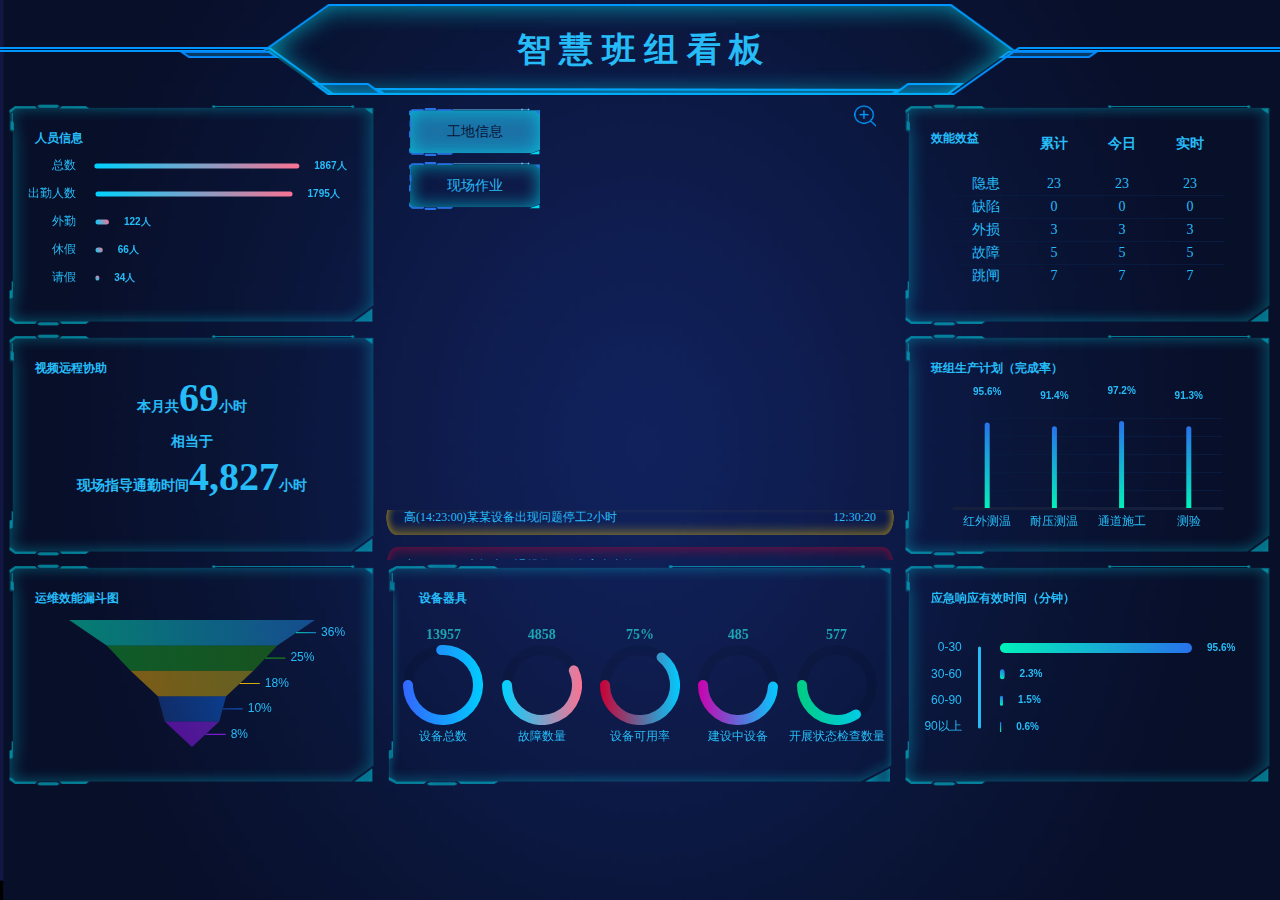
==== index.html @ 3c666a7b "demo" ====
<!DOCTYPE html>
<html lang="en">

<head>
  <meta charset="UTF-8">
  <meta name="viewport" content="width=device-width, initial-scale=1.0">
  <meta http-equiv="X-UA-Compatible" content="ie=edge">
  <title>智慧班组看板</title>
  <link rel="stylesheet" href="./css/index.css">
</head>


<body class="g-bg">
  
    <div class="g-header">
      <div class="logo"></div>
      <div class="g-up">
        <span class="hd">智 慧 班 组 看 板</span>
      </div>
    </div>
    <div class="g-body">
      <div class="g-left">
        <div class="m-echarts top u-echarts-bg">
          <div class="title">人员信息</div>
          <div class="ech" id="TransverseBar"></div>
        </div>
        <div class="m-echarts center u-echarts-bg">
          <div class="title">视频远程协助</div>
          <div class='cont'>
            <p>本月共<span id="num1">78</span>小时</p>
            <p>相当于</p>
            <p>现场指导通勤时间<span id="num2">5234</span>小时</p>
          </div>
        </div>
        <div class="m-echarts bottom u-echarts-bg">
          <div class="title">运维效能漏斗图</div>
          <div class="ech" id="Funnel"></div>
        </div>
      </div>
  
      <div class="g-right">
        <div class="m-echarts top u-echarts-bg">
          <div class="title">效能效益</div>
          <table class="table">
            <thead>
              <tr>
                <th></th>
                <th>累计</th>
                <th>今日</th>
                <th>实时</th>
              </tr>
            </thead>
            <tbody id="targetInfo">
              <tr>
                <td>隐患</td>
                <td>23</td>
                <td>23</td>
                <td>23</td>
              </tr>
              <tr>
                <td>缺陷</td>
                <td>0</td>
                <td>0</td>
                <td>0</td>
              </tr>
              <tr>
                <td>外损</td>
                <td>3</td>
                <td>3</td>
                <td>3</td>
              </tr>
              <tr>
                <td>故障</td>
                <td>5</td>
                <td>5</td>
                <td>5</td>
              </tr>
              <tr>
                <td>跳闸</td>
                <td>7</td>
                <td>7</td>
                <td>7</td>
              </tr>
            </tbody>
          </table>
        </div>
        <div class="m-echarts center u-echarts-bg">
          <div class="title">班组生产计划（完成率）</div>
          <div class="ech" id="Bar"></div>
        </div>
        <div class="m-echarts bottom u-echarts-bg">
          <div class="title">应急响应有效时间（分钟）</div>
          <div class="ech" id="TransverseBar2"></div>
        </div>
      </div>
      <!-- 中心地图金额的分布 -->
      <div class="g-center">
        <div class="m-echarts top" id="BigMap">
          <div class="ech-map" id="MainMap"></div>
          <div class="btn-box">
            <div  class="btn active">工地信息</div>
            <div id="task" class="btn">现场作业</div>
          </div>
          <div class="icon-zoom" id="MapZoom">
            <img class="zoom-out" src="./img/zoom-out.png" >
            <img class="zoom-in" src="./img/zoom-in.png" style="display: none;">
          </div>
          <!-- <div class="u-right">已连续安全作业365天</div> -->
          <div id="scrollBox">
            <div class="info" id="con1">
              <div class="map-tip"><span class="z-yellow">高(14:23:00)某某设备出现问题停工2小时<i class="time">12:30:20</i></span></div>
              <div class="map-tip"><span class="z-red">中(14:32:30)车间李四误操作，引发安全事故<i class="time">12:30:20</i></span></div>
              <div class="map-tip"><span class="z-yellow">高(14:23:00)某某设备出现问题停工2小时<i class="time">12:30:20</i></span></div>
              <div class="map-tip"><span class="z-red">中(14:32:30)车间李四误操作，引发安全事故<i class="time">12:30:20</i></span></div>
            </div>
            <div class="info" id="con2">
  
            </div>
          </div>
  
          <!-- <div id="map" style="width:100%; height:386px"></div> -->
        </div>
        <div class="m-echarts bottom u-echarts-bg2">
          <div class="title">设备器具</div>
          <div class="circle-box">
            <div class="circle" id="circle1">
              <p class="num">13957</p>
              <p class="text">设备总数</p>
            </div>
            <div class="circle" id="circle2">
              <p class="num">4858</p>
              <p class="text">故障数量</p>
            </div>
            <div class="circle" id="circle3">
              <p class="num">75%</p>
              <p class="text">设备可用率</p>
            </div>
            <div class="circle" id="circle4">
              <p class="num">485</p>
              <p class="text">建设中设备</p>
            </div>
            <div class="circle" id="circle5">
              <p class="num">577</p>
              <p class="text">开展状态检查数量</p>
            </div>
          </div>
  
          <!-- <div id="TransverseBar"></div> -->
        </div>
      </div>
    </div>
  <!-- <div class="g-map">
    <div class="map" id="MainMap"></div>
  </div> -->
  <script src="./js/echarts.min.js"></script>
  <script src="./js/echarts-gl.min.js"></script>
  <script src="./js/jquery-1.9.1.min.js"></script>
  <script src="./js/countUp.js"></script>
  <script src="./js/setEcharts.js"></script>
  <script src="./js/circle-progress.js"></script>
  <script src="./js/getData.js"></script>

  <script>
    $(function () {
      //放大地图
      $("#MapZoom").click(function(){
        if( $(".zoom-out").css("display")!="none"){
          $("#BigMap").addClass("g-map");
          $(".btn-box").css("display","none");
          $(".zoom-out").css("display","none");
          $("#scrollBox").css("display","none");
          $(".zoom-in").css("display","block");
        }else{
          $("#BigMap").removeClass("g-map");
          $(".btn-box").css("display","block");
          $(".zoom-out").css("display","block");
          $("#scrollBox").css("display","block");
          $(".zoom-in").css("display","none");
        }
         
          MainMapchart.resize();
      });


      var nums = {
        useEasing: true,  // 过渡动画效果，默认ture
        useGrouping: true,  // 千分位效果，例：1000->1,000。默认true
        separator: ',',   // 使用千分位时分割符号
        decimal: '.',   // 小数位分割符号
        prefix: '',    // 前置符号
        suffix: ''    // 后置符号，可汉字
      }
      var num1Value = 75;
      var nym2Value = 5234;
      var num1 = new CountUp('num1', 0, num1Value, 0, 2, nums),
        num2 = new CountUp('num2', 0, nym2Value, 0, 2, nums)
      // $('#num1').text(75);
      // $('#totolTime').attr('data-num', 75);
      // $('#totolTime').animateNums();
      num1.start();
      num2.start()

      var numTime = setInterval(function () {
        num1.update(num1Value++)
        num2.update(nym2Value++)
      }, 5000);


      //按钮切换
      $('#task').click(function(){
        document.location = './task.html';
      })

      //漏斗图
      s.Funnel();
      //横向条形图
      s.TransverseBar();
      s.TransverseBar2();
      s.Bar();
      // var test = [
      //   {
      //     "circuitName": "香鹤1R012（青香站）",
      //     "constructionUnit": "上海送变电工程有限公司",
      //     "createTime": "2020-05-28 19:49:13",
      //     "followUpUser": "34",
      //     "groupId": 1,
      //     "informUser": "周渲程",
      //     "isDay": 0,
      //     "isSafety": 1,
      //     "isStand": 1,
      //     "isTestSafety": 1,
      //     "latitudeAndLongitudeArray": [121.39758, 31.62278],
      //     "phone": "18817552013",
      //     "state": 3,
      //     "taskDescribe": "123",
      //     "taskId": 34,
      //     "taskSafety": 2,
      //     "taskName": "上海青浦鹤民110kV输变电工程",
      //     "theWeather": "1"
      //   },
      //   {
      //     "circuitName": "龙定1374",
      //     "constructionUnit": "上海送变电工程有限公司",
      //     "createTime": "2020-05-29 14:45:28",
      //     "groupId": 1,
      //     "informUser": "张乾",
      //     "latitudeAndLongitudeArray": [121.34164, 30.74163],
      //     "phone": "13162237170",
      //     "state": 0,
      //     "taskDescribe": "监控",
      //     "taskId": 35,
      //     "taskSafety": 1,
      //     "taskName": "市南定安110kV变电站电气新建工程"
      //   },
      //   {
      //     "circuitName": "龙定1377",
      //     "constructionUnit": "上海送变电工程有限公司",
      //     "createTime": "2020-05-29 14:47:59",
      //     "groupId": 1,
      //     "informUser": "张乾",
      //     "latitudeAndLongitudeArray": [121.22, 31.03],
      //     "phone": "13162237170",
      //     "state": 0,
      //     "taskDescribe": "监控",
      //     "taskId": 36,
      //     "taskSafety": 0,
      //     "taskName": "市南定安110kV变电站电气新建工程"
      //   },
      //   {
      //     "circuitName": "龙定1377",
      //     "constructionUnit": "上海送变电工程有限公司",
      //     "createTime": "2020-05-29 14:47:59",
      //     "groupId": 1,
      //     "informUser": "张乾",
      //     "latitudeAndLongitudeArray": [121.53, 31.22],
      //     "phone": "13162237170",
      //     "state": 0,
      //     "taskDescribe": "监控",
      //     "taskId": 36,
      //     "taskName": "市南定安110kV变电站电气新建工程"
      //   }
      // ];
      // s.MainMap(test);




      //设备机器
      var setCircle = function (fill, size, value) {
        return {
          value: value,
          size: size,
          lineCap: 'round',
          reverse: true,
          thickness: 10,
          fill: {
            gradient: fill
          }
        }
      }


      var circleData1 = [
        { color: ["#3366FF", "#00CCFF"], data: 1 },
        { color: ["#00D2FF", "#FB7293"], data: 0.75 },
        { color: ["#CC0033", "#00CCFF"], data: 0.85 },
        { color: ["#CC00AD", "#00CCFF"], data: 0.65 },
        { color: ["#00CC82", "#00CCFF"], data: 0.45 },
      ];
      var circleData2 = [
        { color: ["#3366FF", "#00CCFF"], data: 1 },
        { color: ["#00D2FF", "#FB7293"], data: 0.85 },
        { color: ["#CC0033", "#00CCFF"], data: 0.35 },
        { color: ["#CC00AD", "#00CCFF"], data: 0.45 },
        { color: ["#00CC82", "#00CCFF"], data: 0.15 },
      ];

      var circleData = circleData1;
      var setC = function () {
        //适应小于1024px屏幕的显示
        if ($(window).width() <= 1300) {
          for (i = 0; i < circleData.length; i++) {
            $('#circle' + [i + 1]).circleProgress(setCircle(circleData[i].color, 80, circleData[i].data));
          }
          // $('#circle').circleProgress(setCircle(["#3366FF", "#06B9F7"], 60, 1));
          // $('#circle2').circleProgress(setCircle(["#3366FF", "#C985A9"], 60, 0.75));
          // $('#circle3').circleProgress(setCircle(["#3366FF", "#C4083B"], 60, 0.75));
          // $('#circle4').circleProgress(setCircle(["#3366FF", "#CB01AD"], 60, 0.75));
          // $('#circle5').circleProgress(setCircle(["#3366FF", "#00CC84"], 60, 0.75));
        } else {
          for (i = 0; i < circleData.length; i++) {
            // console.log($('#circlle' + [i + 1]))
            $('#circle' + [i + 1]).circleProgress(setCircle(circleData[i].color, 90, circleData[i].data));
          }
          // $('#circle').circleProgress(setCircle(["#3366FF", "#06B9F7"], 90, 1));
          // $('#circle2').circleProgress(setCircle(["#3366FF", "#C985A9"], 90, 0.75));
          // $('#circle3').circleProgress(setCircle(["#3366FF", "#C4083B"], 90, 0.75));
          // $('#circle4').circleProgress(setCircle(["#3366FF", "#CB01AD"], 90, 0.75));
          // $('#circle5').circleProgress(setCircle(["#3366FF", "#00CC84"], 90, 0.75));
        }
      }


      setC();


      var circleTime = setInterval(function () {
        if (circleData == circleData1) {
          circleData = circleData2
        } else {
          circleData = circleData1
        }
        // $('#circle1').circleProgress({ value: 0.5, fill: { color: 'orange' }});
        setC();
      }, 5000);







    })
  </script>
</body>


</body>

</html>
---- css/index.css ----
* { padding: 0; margin: 0; }

html, body { width: 100%; }

ul { list-style: none; }

.g-bg { background: #070F29; min-width: 1600px; font-size: 14px; color: #26BCF8; font-family: 'Microsoft YaHei'; background: url(../img/bg.jpg) no-repeat; background-position: center; background-size: 100% 100%; background-attachment: fixed; }

.g-header { position: relative; width: 100%; }
.g-header .g-up { text-align: center; font-size: 34px; font-weight: 700; color: #26BCF8; height: 100px; line-height: 100px; background: url(../img/title_bg.png) no-repeat; background-position: center; background-size: auto 100%; /* margin: 30px 0; */ margin-top: 30px; }

.g-body { margin: 0 0 10px; width: 100%; min-width: 1600px; overflow: hidden; }
.g-body .g-left, .g-body .g-right { position: relative; float: left; width: 20%; height: 100%; overflow: hidden; }
.g-body .g-left .m-echarts, .g-body .g-right .m-echarts { float: right; }
.g-body .g-right { float: right; height: 100%; }
.g-body .g-right .table { text-align: center; margin: 15px auto; border-collapse: collapse; }
.g-body .g-right .table th, .g-body .g-right .table td { padding: 4px 15px; }
.g-body .g-right .table th { padding: 20px 20px; }
.g-body .g-right .table tr { border-bottom: 1px solid #081B3F; }
.g-body .g-right .table tr:last-child { border: none; }
.g-body .g-center { height: 100%; overflow: hidden; }
.g-body .g-center .u-right { position: absolute; top: 20px; right: 10px; font-weight: 700; }
.g-body .g-center #scrollBox { position: absolute; bottom: 0; font-size: 12px; height: 50px; overflow: hidden; width: 100%; }
.g-body .g-center .info .map-tip { overflow: hidden; }
.g-body .g-center .info .map-tip .z-yellow, .g-body .g-center .info .map-tip .z-red { width: 100%; line-height: 44px; display: inline-block; position: relative; overflow: hidden; text-indent: 20px; }
.g-body .g-center .info .map-tip .z-yellow .time, .g-body .g-center .info .map-tip .z-red .time { position: absolute; right: 20px; font-style: normal; }
.g-body .g-center .info .map-tip .z-yellow { background: url(../img/tips-yellow.png) no-repeat; background-position: center; background-size: 100% 100%; }
.g-body .g-center .info .map-tip .z-red { background: url(../img/tips-red.png) no-repeat; background-position: center; background-size: 100% 100%; }
.g-body .m-echarts { width: 100%; position: relative; }
.g-body .m-echarts + .m-echarts { margin-top: 20px; }
.g-body .m-echarts .title { position: absolute; top: 30px; left: 20px; color: #fff; padding-left: 15px; font-size: 12px; font-weight: 700; color: #25BCF8; }
.g-body .m-echarts .cont { font-size: 14px; color: #25BCF8; text-align: center; margin-top: 50px; line-height: 50px; font-weight: 700; }
.g-body .m-echarts .cont span { font-size: 40px; }
.g-body .m-echarts .ech { width: 100%; height: 240px; }
.g-body .m-echarts .ech-map { width: 100%; height: 540px; }
.g-body .u-echarts-bg { width: 100%; height: 250px; background: url(../img/bg_echarts.png) no-repeat; background-position: center; background-size: 100% 100%; }
.g-body .u-echarts-bg2 { margin-top: 0 !important; width: 100%; height: 250px; background: url(../img/bg_echarts2.png) no-repeat; background-position: center; background-size: 100% 100%; }

.circle-box { display: flex; width: 96%; height: 150px; position: absolute; top: 50%; transform: translateY(-50%); margin: 0 2%; }

.circle { flex: 1; display: inline-block; height: 100px; position: relative; top: 50%; margin-top: -50px; }
.circle canvas { position: absolute; left: 50%; margin-left: -45px; }
.circle .num { color: #1DA2B1; text-align: center; display: block; font-weight: 700; /* margin-top: 45px; */ position: relative; height: 30px; line-height: 30px; top: 50%; margin-top: -20px; }
.circle .text { width: 100%; text-align: center; position: absolute; bottom: -20px; font-size: 12px; }

.tip .tip-name { color: #26BCF8; }
.tip .tip-cont { font-size: 12px; }

.btn-box { position: absolute; top: 5px; left: 20px; text-align: center; line-height: 54px; }
.btn-box .btn { cursor: pointer; width: 141px; height: 54px; background: url(../img/btn-normal.png) no-repeat; background-position: center; background-size: 100% 100%; }
.btn-box .btn:hover { font-size: 16px; font-weight: 700; }
.btn-box .btn.active { color: #0A1437; background: url(../img/btn-active.png) no-repeat; }

.icon-zoom { position: absolute; top: 5px; right: 20px; width: 22px; height: 22px; }
.icon-zoom img { width: 100%; height: 100%; }

.g-body .g-map { position: fixed; width: 100%; height: 100%; left: 0; right: 0; top: 0; bottom: 0; background: url(../img/bg.jpg) no-repeat; background-position: center; background-size: 100% 100%; background-attachment: fixed; z-index: 99999999; }
.g-body .g-map .ech-map { width: 100%; height: 100%; }

@media screen and (max-device-width: 1920px) { .g-bg, .g-body { min-width: 1400px; }
  .g-bg .g-up, .g-body .g-up { margin-top: 30px; }
  .g-bg .g-left, .g-bg .g-right, .g-body .g-left, .g-body .g-right { width: 20%; } }
@media screen and (max-device-width: 1300px) { .g-bg, .g-body { min-width: 1000px; }
  .g-bg .g-up, .g-body .g-up { margin-top: 0; }
  .g-bg .g-left, .g-bg .g-right, .g-body .g-left, .g-body .g-right { width: 30%; }
  .g-bg .g-right .table td, .g-body .g-right .table td { padding: 2px 20px; }
  .g-bg .u-echarts-bg, .g-bg .u-echarts-bg2, .g-body .u-echarts-bg, .g-body .u-echarts-bg2 { height: 230px; }
  .g-bg .m-echarts + .m-echarts, .g-body .m-echarts + .m-echarts { margin-top: 0; }
  .g-bg .m-echarts .ech, .g-body .m-echarts .ech { height: 220px; }
  .g-bg .m-echarts .ech-map, .g-body .m-echarts .ech-map { height: 460px; }
  .g-bg .m-echarts.g-map .ech-map, .g-body .m-echarts.g-map .ech-map { width: 100%; height: 100%; }
  .g-bg .m-echarts .cont, .g-body .m-echarts .cont { line-height: 35px; }
  .g-bg .m-echarts .circle, .g-body .m-echarts .circle { height: 80px; margin-top: -30px; }
  .g-bg .m-echarts .circle .num, .g-body .m-echarts .circle .num { top: -5px; }
  .g-bg .m-echarts .circle canvas, .g-body .m-echarts .circle canvas { position: absolute; left: 50%; margin-left: -40px; } }
@media screen and (max-device-width: 1024px) { .g-bg, .g-body { min-width: 1000px; }
  .g-bg .g-up, .g-body .g-up { font-size: 24px; margin-top: 5px; height: 60px; line-height: 60px; }
  .g-bg .g-left, .g-bg .g-right, .g-body .g-left, .g-body .g-right { width: 30%; }
  .g-bg .g-right .table th, .g-body .g-right .table th { padding: 2px 20px; }
  .g-bg .u-echarts-bg, .g-bg .u-echarts-bg2, .g-body .u-echarts-bg, .g-body .u-echarts-bg2 { height: 190px; }
  .g-bg .m-echarts + .m-echarts, .g-body .m-echarts + .m-echarts { margin-top: 0; }
  .g-bg .m-echarts .ech, .g-body .m-echarts .ech { height: 180px; }
  .g-bg .m-echarts .ech-map, .g-body .m-echarts .ech-map { height: 380px; }
  .g-bg .m-echarts .cont, .g-body .m-echarts .cont { line-height: 35px; }
  .circle { height: 70px; margin-top: -20px; }
  .circle .num { top: -5px; }
  .circle canvas { position: absolute; left: 50%; margin-left: -35px; } }
@media screen and (max-device-width: 800px) { .g-bg, .g-body { min-width: 600px; }
  .g-bg .g-left, .g-bg .g-right, .g-body .g-left, .g-body .g-right { width: 50%; }
  .g-center { width: 100%; } }
.g-task { font-size: 12px; }
.g-task .task { height: 200px; }
.g-task .task .p-box { margin: 70px 35px; font-size: 12px; }
.g-task .task .p-box .inner-therm { background-image: linear-gradient(to right, #54b2db, #f77395); }
.g-task .task .p-box .outer-therm { position: relative; }
.g-task .task .p-box .outer-therm span { color: #25bcf8; font-size: 12px; position: absolute; right: -50px; top: -4px; }
.g-task .u-echarts-bg3 { width: 100%; height: 350px; background: url(../img/bg_echarts3.png) no-repeat; background-position: center; background-size: 100% 100%; }
.g-task .news { margin: 60px 30px; text-align: justify; }
.g-task .news .n-tit { text-align: center; height: 30px; line-height: 30px; margin-top: 10px; }
.g-task .news .n-cont { margin: 0 10px; border: 1px solid rgba(38, 188, 248, 0.2); }
.g-task .news .n-cont p { padding: 10px; }
.g-task .news .n-cont p + p { border-top: 1px solid rgba(38, 188, 248, 0.2); }
.g-task .news .task-ech { width: 100%; height: 110px; }

/*# sourceMappingURL=index.css.map */
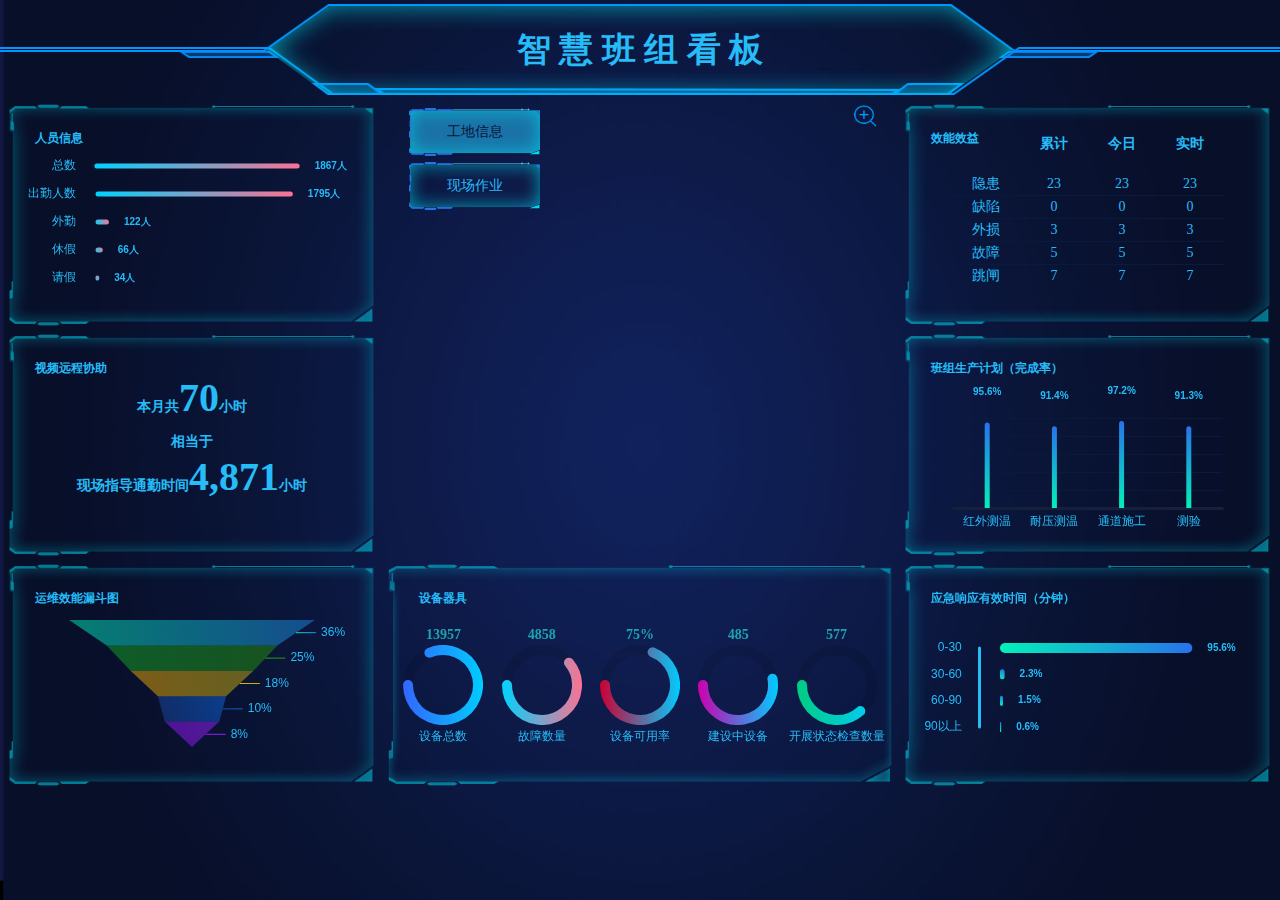
==== commit 11e03759: "map" ====
--- a/index.html
+++ b/index.html
@@ -108,10 +108,10 @@
           <!-- <div class="u-right">已连续安全作业365天</div> -->
           <div id="scrollBox">
             <div class="info" id="con1">
-              <div class="map-tip"><span class="z-yellow">高(14:23:00)某某设备出现问题停工2小时<i class="time">12:30:20</i></span></div>
+              <!-- <div class="map-tip"><span class="z-yellow">高(14:23:00)某某设备出现问题停工2小时<i class="time">12:30:20</i></span></div>
               <div class="map-tip"><span class="z-red">中(14:32:30)车间李四误操作，引发安全事故<i class="time">12:30:20</i></span></div>
               <div class="map-tip"><span class="z-yellow">高(14:23:00)某某设备出现问题停工2小时<i class="time">12:30:20</i></span></div>
-              <div class="map-tip"><span class="z-red">中(14:32:30)车间李四误操作，引发安全事故<i class="time">12:30:20</i></span></div>
+              <div class="map-tip"><span class="z-red">中(14:32:30)车间李四误操作，引发安全事故<i class="time">12:30:20</i></span></div> -->
             </div>
             <div class="info" id="con2">
   
--- a/css/index.css
+++ b/css/index.css
@@ -1,3 +1,4 @@
+@charset "UTF-8";
 * { padding: 0; margin: 0; }
 
 html, body { width: 100%; }
@@ -22,10 +23,11 @@
 .g-body .g-center .u-right { position: absolute; top: 20px; right: 10px; font-weight: 700; }
 .g-body .g-center #scrollBox { position: absolute; bottom: 0; font-size: 12px; height: 50px; overflow: hidden; width: 100%; }
 .g-body .g-center .info .map-tip { overflow: hidden; }
-.g-body .g-center .info .map-tip .z-yellow, .g-body .g-center .info .map-tip .z-red { width: 100%; line-height: 44px; display: inline-block; position: relative; overflow: hidden; text-indent: 20px; }
-.g-body .g-center .info .map-tip .z-yellow .time, .g-body .g-center .info .map-tip .z-red .time { position: absolute; right: 20px; font-style: normal; }
+.g-body .g-center .info .map-tip .z-yellow, .g-body .g-center .info .map-tip .z-red, .g-body .g-center .info .map-tip .z-green { width: 100%; line-height: 44px; display: inline-block; position: relative; overflow: hidden; text-indent: 20px; }
+.g-body .g-center .info .map-tip .z-yellow .time, .g-body .g-center .info .map-tip .z-red .time, .g-body .g-center .info .map-tip .z-green .time { position: absolute; right: 20px; font-style: normal; }
 .g-body .g-center .info .map-tip .z-yellow { background: url(../img/tips-yellow.png) no-repeat; background-position: center; background-size: 100% 100%; }
 .g-body .g-center .info .map-tip .z-red { background: url(../img/tips-red.png) no-repeat; background-position: center; background-size: 100% 100%; }
+.g-body .g-center .info .map-tip .z-green { background: url(../img/tips-green.png) no-repeat; background-position: center; background-size: 100% 100%; }
 .g-body .m-echarts { width: 100%; position: relative; }
 .g-body .m-echarts + .m-echarts { margin-top: 20px; }
 .g-body .m-echarts .title { position: absolute; top: 30px; left: 20px; color: #fff; padding-left: 15px; font-size: 12px; font-weight: 700; color: #25BCF8; }
@@ -43,6 +45,10 @@
 .circle .num { color: #1DA2B1; text-align: center; display: block; font-weight: 700; /* margin-top: 45px; */ position: relative; height: 30px; line-height: 30px; top: 50%; margin-top: -20px; }
 .circle .text { width: 100%; text-align: center; position: absolute; bottom: -20px; font-size: 12px; }
 
+.tip { overflow: hidden; line-height: normal; }
+.tip .tip-hd { float: left; }
+.tip .tip-bd { float: left; max-width: 150px; white-space: normal; }
+.tip img { width: 100px; padding-right: 20px; }
 .tip .tip-name { color: #26BCF8; }
 .tip .tip-cont { font-size: 12px; }
 
@@ -56,6 +62,45 @@
 
 .g-body .g-map { position: fixed; width: 100%; height: 100%; left: 0; right: 0; top: 0; bottom: 0; background: url(../img/bg.jpg) no-repeat; background-position: center; background-size: 100% 100%; background-attachment: fixed; z-index: 99999999; }
 .g-body .g-map .ech-map { width: 100%; height: 100%; }
+
+.f-flex-box { display: flex; }
+
+.f-flex { flex: 1; }
+
+.g-task { font-size: 12px; /*工作进度*/ }
+.g-task .task { height: 200px; }
+.g-task .task .p-box { margin: 70px 35px; font-size: 12px; }
+.g-task .task .p-box .inner-therm { background-image: linear-gradient(to right, #54b2db, #f77395); }
+.g-task .task .p-box .outer-therm { position: relative; }
+.g-task .task .p-box .outer-therm span { color: #25bcf8; font-size: 12px; position: absolute; right: -50px; top: -4px; }
+.g-task .u-echarts-bg3 { width: 100%; height: 350px; background: url(../img/bg_echarts3.png) no-repeat; background-position: center; background-size: 100% 100%; }
+.g-task .news { margin: 60px 30px; text-align: justify; }
+.g-task .news .n-tit { text-align: center; height: 30px; line-height: 30px; margin-top: 10px; }
+.g-task .news .n-cont { margin: 0 10px; border: 1px solid rgba(38, 188, 248, 0.2); }
+.g-task .news .n-cont p { padding: 10px; }
+.g-task .news .n-cont p + p { border-top: 1px solid rgba(38, 188, 248, 0.2); }
+.g-task .news .task-ech { width: 100%; height: 110px; }
+.g-task .work-progress { position: relative; margin-top: 60px; border: 2px solid #23486f; width: 80%; height: 40%; margin: 60px 10%; border-left: none; border-radius: 0 15px 15px 0; }
+.g-task .work-progress p { display: flex; padding: 10px 0; text-align: center; top: -4px; position: relative; left: -4px; }
+.g-task .work-progress p span { flex: 1; padding: 10px 0; position: relative; }
+.g-task .work-progress p span:before { position: absolute; content: ''; width: 8px; height: 8px; border-radius: 8px; background: #57B1DA; top: -11px; left: 50%; transform: translateX(-50%); }
+.g-task .work-progress p span:after { position: absolute; content: ''; width: 145%; height: 2px; border-radius: 8px; background: #57B1DA; top: -8px; left: 50%; transition: width 0.2s; }
+.g-task .work-progress p span.step3.finish:after { border: 2px solid #23486f; background-color: transparent; border-bottom: none; border-left: none; }
+.g-task .work-progress p span.step3:after { content: ''; width: 40px; height: 81px; top: -8px; left: 50%; border: 2px solid #57B1DA; background-color: transparent; border-radius: 0 15px 15px 0; /* border-bottom: none; */ border-left: none; }
+.g-task .work-progress p span.active:before { width: 10px; height: 10px; top: -12px; box-shadow: 0 0 5px #57B1DA; }
+.g-task .work-progress p span.finish { color: #23486f; }
+.g-task .work-progress p span.finish:before { background: #23486f; color: #23486f; }
+.g-task .work-progress p span.finish:after { background: #23486f; }
+.g-task .work-progress p.two { padding: 35px 0; }
+.g-task .work-progress p.two span { position: relative; left: -35px; }
+.g-task .work-progress p.two span:before { top: -10px; left: 35px; }
+.g-task .work-progress p.two span:after { position: absolute; content: ''; width: 100%; height: 2px; border-radius: 8px; background: #57B1DA; top: -7px; left: -47%; }
+.g-task .work-progress p.two span.step7:after { content: ''; width: 0; height: 0; }
+.g-task .work-progress p.two span.step4 { position: relative; left: 0px; }
+.g-task .work-progress p.two span.step4:after { width: 110px; left: -100%; }
+.g-task .work-progress p.two span.finish { color: #23486f; }
+.g-task .work-progress p.two span.finish:before { background: #23486f; color: #23486f; }
+.g-task .work-progress p.two span.finish:after { background: #23486f; }
 
 @media screen and (max-device-width: 1920px) { .g-bg, .g-body { min-width: 1400px; }
   .g-bg .g-up, .g-body .g-up { margin-top: 30px; }
@@ -72,7 +117,10 @@
   .g-bg .m-echarts .cont, .g-body .m-echarts .cont { line-height: 35px; }
   .g-bg .m-echarts .circle, .g-body .m-echarts .circle { height: 80px; margin-top: -30px; }
   .g-bg .m-echarts .circle .num, .g-body .m-echarts .circle .num { top: -5px; }
-  .g-bg .m-echarts .circle canvas, .g-body .m-echarts .circle canvas { position: absolute; left: 50%; margin-left: -40px; } }
+  .g-bg .m-echarts .circle canvas, .g-body .m-echarts .circle canvas { position: absolute; left: 50%; margin-left: -40px; }
+  .g-task .u-echarts-bg3 { height: 285px; }
+  .g-task .news .task-ech { height: 60px; }
+  .g-task .task { height: 200px; } }
 @media screen and (max-device-width: 1024px) { .g-bg, .g-body { min-width: 1000px; }
   .g-bg .g-up, .g-body .g-up { font-size: 24px; margin-top: 5px; height: 60px; line-height: 60px; }
   .g-bg .g-left, .g-bg .g-right, .g-body .g-left, .g-body .g-right { width: 30%; }
@@ -88,18 +136,5 @@
 @media screen and (max-device-width: 800px) { .g-bg, .g-body { min-width: 600px; }
   .g-bg .g-left, .g-bg .g-right, .g-body .g-left, .g-body .g-right { width: 50%; }
   .g-center { width: 100%; } }
-.g-task { font-size: 12px; }
-.g-task .task { height: 200px; }
-.g-task .task .p-box { margin: 70px 35px; font-size: 12px; }
-.g-task .task .p-box .inner-therm { background-image: linear-gradient(to right, #54b2db, #f77395); }
-.g-task .task .p-box .outer-therm { position: relative; }
-.g-task .task .p-box .outer-therm span { color: #25bcf8; font-size: 12px; position: absolute; right: -50px; top: -4px; }
-.g-task .u-echarts-bg3 { width: 100%; height: 350px; background: url(../img/bg_echarts3.png) no-repeat; background-position: center; background-size: 100% 100%; }
-.g-task .news { margin: 60px 30px; text-align: justify; }
-.g-task .news .n-tit { text-align: center; height: 30px; line-height: 30px; margin-top: 10px; }
-.g-task .news .n-cont { margin: 0 10px; border: 1px solid rgba(38, 188, 248, 0.2); }
-.g-task .news .n-cont p { padding: 10px; }
-.g-task .news .n-cont p + p { border-top: 1px solid rgba(38, 188, 248, 0.2); }
-.g-task .news .task-ech { width: 100%; height: 110px; }
 
 /*# sourceMappingURL=index.css.map */
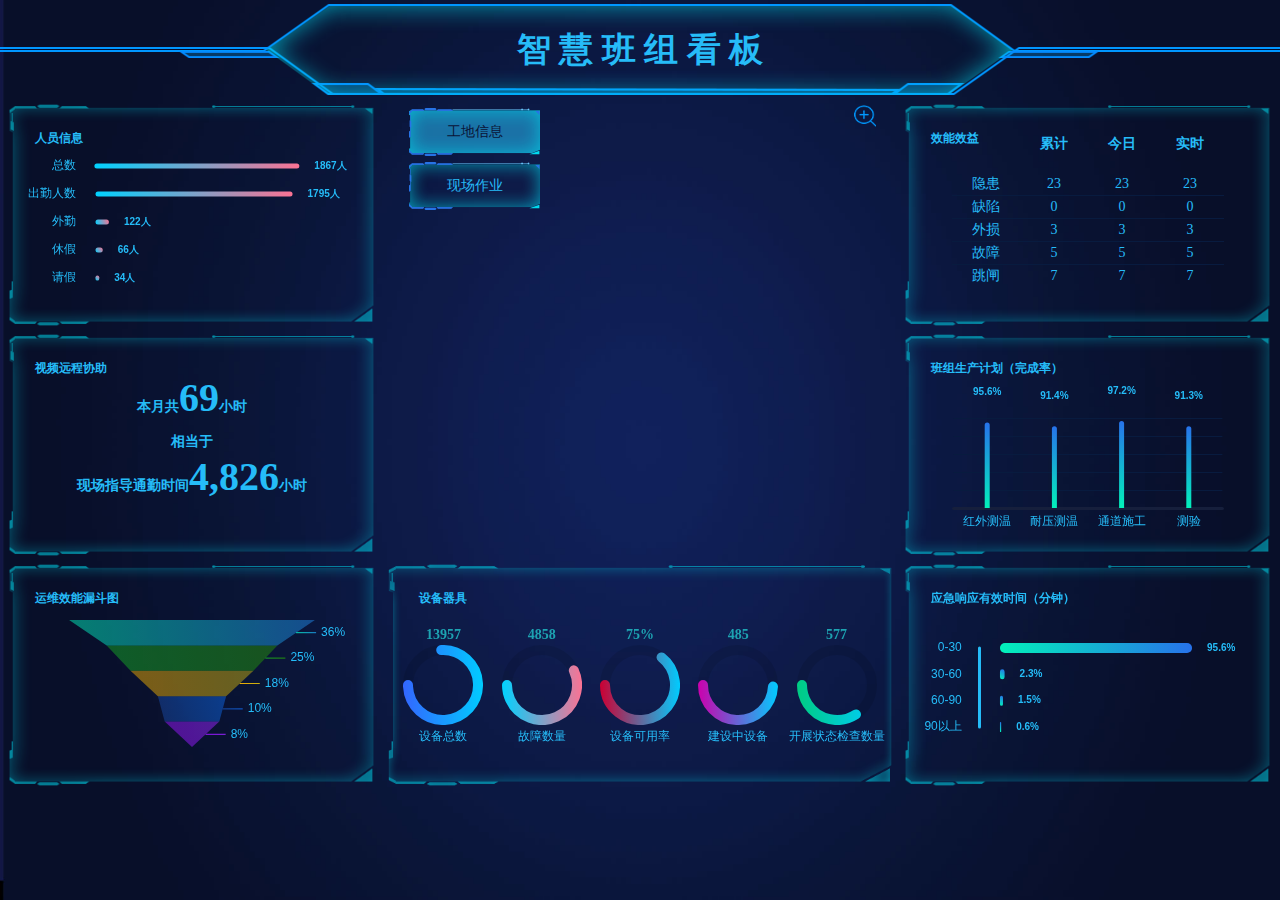
==== commit f5159133: "demo" ====
--- a/index.html
+++ b/index.html
@@ -97,6 +97,8 @@
       <div class="g-center">
         <div class="m-echarts top" id="BigMap">
           <div class="ech-map" id="MainMap"></div>
+          
+
           <div class="btn-box">
             <div  class="btn active">工地信息</div>
             <div id="task" class="btn">现场作业</div>
@@ -148,6 +150,36 @@
           <!-- <div id="TransverseBar"></div> -->
         </div>
       </div>
+    </div>
+    <div id="MapDetail" style="display: none;">
+      <!-- <div class="f-flex-box">
+        <div class="flex">
+          <div class="img">
+            <img src="./img/map-detail.png">
+            <div class="text">涞寅路雨水管建设工程</div>
+          </div>
+        </div>
+        <div class="detail">
+          <p>等级：二级</p>
+          <p>绿卡编号：0131303</p>
+          <p>等级：二级</p>
+          <p>绿卡编号：0131303</p>
+          <p>等级：二级</p>
+          <p>绿卡编号：0131303</p>
+          <p>等级：二级</p>
+          <p>绿卡编号：0131303</p>
+          <p>等级：二级</p>
+          <p>绿卡编号：0131303</p>
+          <p>等级：二级</p>
+          <p>绿卡编号：0131303</p>
+          <p>等级：二级</p>
+          <p>绿卡编号：0131303</p>
+          <p>等级：二级</p>
+          <p>相关线路：通寅1717、1721、寅望1735、1734、
+            盛湖1R023、1R024</p>
+        </div>
+      </div> -->
+     
     </div>
   <!-- <div class="g-map">
     <div class="map" id="MainMap"></div>
--- a/css/index.css
+++ b/css/index.css
@@ -37,6 +37,15 @@
 .g-body .m-echarts .ech-map { width: 100%; height: 540px; }
 .g-body .u-echarts-bg { width: 100%; height: 250px; background: url(../img/bg_echarts.png) no-repeat; background-position: center; background-size: 100% 100%; }
 .g-body .u-echarts-bg2 { margin-top: 0 !important; width: 100%; height: 250px; background: url(../img/bg_echarts2.png) no-repeat; background-position: center; background-size: 100% 100%; }
+
+.map-detail { position: fixed; top: 10%; bottom: 10%; left: 10%; right: 10%; background: url(../img/map-detail.png) no-repeat; background-position: center; background-size: 100% 100%; z-index: 99999999; }
+.map-detail .f-flex-box { height: 100%; }
+.map-detail .f-flex-box .flex { width: 100%; height: 100%; }
+.map-detail .img { margin: 5% 5% 5% 7%; font-size: 20px; height: 80%; }
+.map-detail .img img { width: 100%; height: 100%; }
+.map-detail .img .text { color: #E8E8E8; text-indent: 20px; }
+.map-detail .detail { font-size: 16px; margin: 5% 5% 5% 0; width: 500px; color: #E8E8E8; line-height: 1.8; overflow: hidden; }
+.map-detail .close { width: 40px; height: 40px; position: absolute; top: -35px; right: -35px; background: url(../img/map-detail-close.png) no-repeat; background-position: center; background-size: 100% 100%; }
 
 .circle-box { display: flex; width: 96%; height: 150px; position: absolute; top: 50%; transform: translateY(-50%); margin: 0 2%; }
 
